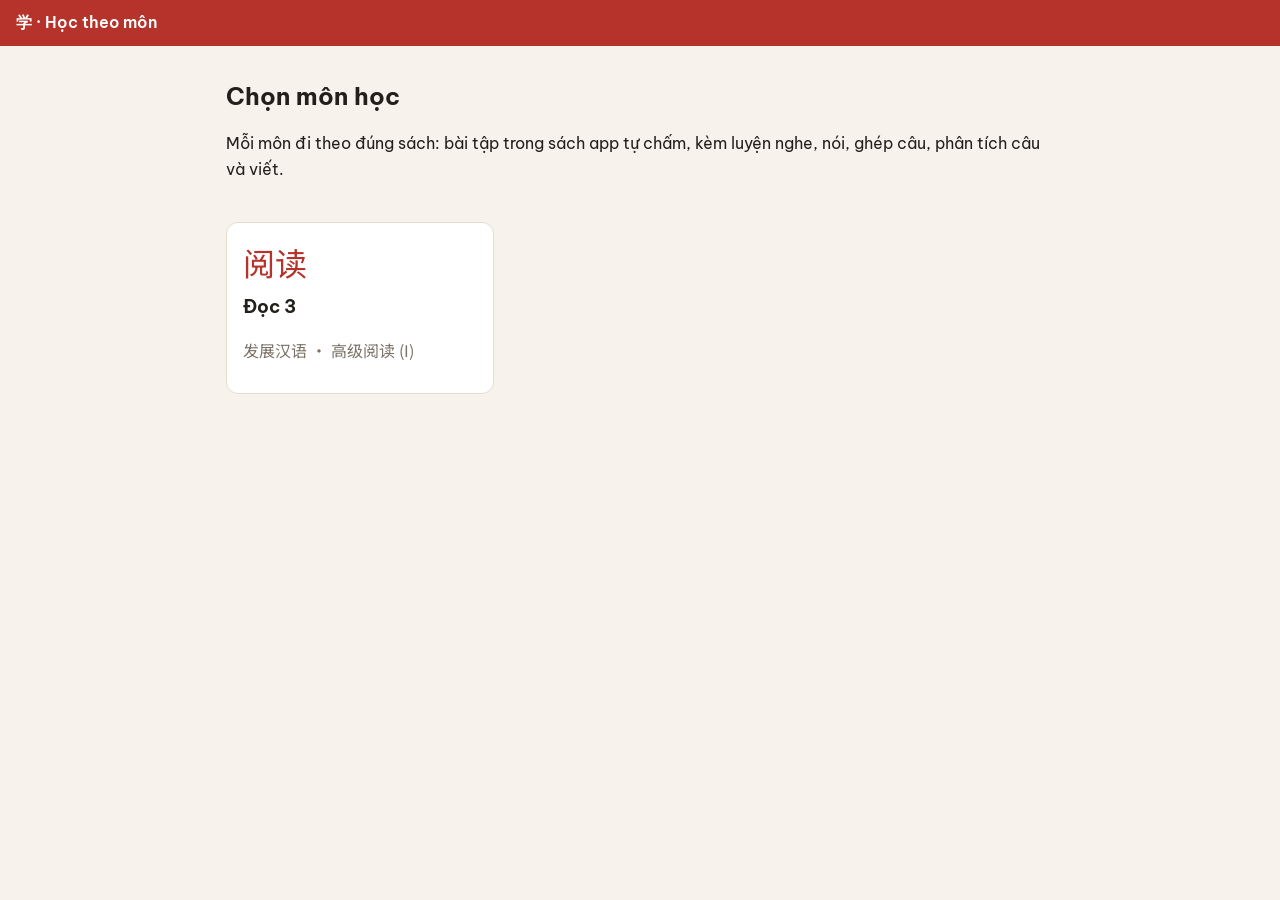
==== hoc/index.html @ 6c7f1300 "Thêm app học theo môn (/hoc/), môn Đọc 3 bài 1–5 Khung dùng chung: bài tập sách tự chấm, thẻ từ lặp " ====
<!doctype html>
<html lang="vi">
<head>
<meta charset="utf-8">
<meta name="viewport" content="width=device-width, initial-scale=1, viewport-fit=cover">
<title>Học tiếng Trung theo môn</title>
<meta name="theme-color" content="#B5332A">
<link rel="manifest" href="manifest.webmanifest">
<link rel="icon" href="icon.svg">
<link rel="stylesheet" href="https://fonts.googleapis.com/css2?family=Noto+Serif+SC:wght@500;700&family=Noto+Sans+SC:wght@400;700&family=Be+Vietnam+Pro:wght@400;600;700&display=swap">
<link rel="stylesheet" href="style.css">
</head>
<body>
<header id="top"><a href="#/" id="home">学 · Học theo môn</a><span id="crumb"></span></header>
<main id="app"></main>
<script src="data/index.js"></script>
<script src="app.js"></script>
</body>
</html>
---- hoc/style.css ----
:root {
  --bg: #F7F3EC; --card: #FFFFFF; --ink: #23201C; --muted: #7A7268; --line: #E4DCCF;
  --red: #B5332A; --red-soft: #F6E3DF; --green: #2E7D4F; --green-soft: #E2F2E8; --gold: #C08A1E; --blank: #FFF4D6;
}
@media (prefers-color-scheme: dark) {
  :root { --bg: #1B1916; --card: #26231F; --ink: #EDE7DD; --muted: #A59C90; --line: #3A352F; --red: #E0655A; --red-soft: #45241F; --green: #6CC08E; --green-soft: #1F3A2A; --blank: #3D3420; }
}
* { box-sizing: border-box; }
body { margin: 0; background: var(--bg); color: var(--ink); font: 16px/1.6 'Be Vietnam Pro', system-ui, sans-serif; }
a { color: var(--red); text-decoration: none; }
.zh { font-family: 'Noto Sans SC', 'PingFang SC', 'Microsoft YaHei', sans-serif; }
.reading { font-family: 'Noto Serif SC', 'Songti SC', serif; font-size: 1.12rem; line-height: 2; }
.reading.small { font-size: 1rem; line-height: 1.9; }
header { position: sticky; top: 0; z-index: 5; background: var(--red); color: #fff; padding: 10px 16px; font-weight: 600; }
header a { color: #fff; }
#crumb a { color: #fff; text-decoration: underline; }
main { max-width: 860px; margin: 0 auto; padding: 16px; }
h1 { font-size: 1.5rem; margin: .3em 0; } h2 { font-size: 1.15rem; margin: .2em 0; } h3 { font-size: 1.05rem; margin: 0 0 .6em; }
.muted { color: var(--muted); }
.hero { padding: 8px 0 12px; }
.card { background: var(--card); border: 1px solid var(--line); border-radius: 12px; padding: 14px 16px; margin: 12px 0; }
.grid { display: grid; grid-template-columns: repeat(auto-fill, minmax(200px, 1fr)); gap: 12px; }
.subj { color: var(--ink); display: block; }
.subj .big { font-size: 2rem; color: var(--red); }
.btn { display: inline-block; border: 0; border-radius: 9px; background: var(--red); color: #fff; padding: 9px 14px; font: inherit; font-weight: 600; cursor: pointer; margin: 3px 4px 3px 0; }
.btn.ghost { background: transparent; color: var(--red); border: 1px solid var(--red); }
.btn.on { background: var(--red); color: #fff; }
.btn.sm { padding: 5px 10px; font-size: .9rem; }
.btn.block { display: block; width: 100%; text-align: left; font-size: 1.15rem; margin: 6px 0; }
.btn.right { background: var(--green); border-color: var(--green); color: #fff; }
.btn.wrong { background: var(--red); color: #fff; }
.bar { display: flex; flex-wrap: wrap; align-items: center; gap: 6px; margin: 8px 0; }
.bar.sticky { position: sticky; bottom: 0; background: var(--bg); padding: 8px 0; border-top: 1px solid var(--line); }
.lesson summary { cursor: pointer; font-size: 1.05rem; }
.texts { margin-top: 8px; }
.trow { display: flex; align-items: center; gap: 10px; padding: 9px 4px; border-top: 1px solid var(--line); color: var(--ink); }
.trow.sub { color: var(--red); font-size: .95rem; }
.trow .tt { flex: 1; }
.tag { font-family: 'Noto Sans SC', sans-serif; font-size: .78rem; background: var(--red-soft); color: var(--red); border-radius: 6px; padding: 1px 7px; white-space: nowrap; }
.score { font-size: .85rem; color: var(--muted); min-width: 40px; text-align: right; }
.score.good { color: var(--green); font-weight: 700; }
.thead { display: flex; flex-wrap: wrap; align-items: baseline; gap: 10px; }
.tabs { display: flex; gap: 4px; overflow-x: auto; border-bottom: 2px solid var(--line); margin: 8px 0 4px; scrollbar-width: none; }
.tabs a { white-space: nowrap; padding: 8px 10px; color: var(--muted); border-bottom: 3px solid transparent; margin-bottom: -2px; font-size: .95rem; }
.tabs a.on { color: var(--red); border-color: var(--red); font-weight: 700; }
.tip { background: var(--blank); border-radius: 9px; padding: 8px 12px; font-size: .93rem; }
.pn { color: var(--muted); font-size: .8rem; margin-right: 4px; font-family: 'Be Vietnam Pro', sans-serif; }
.src { text-align: right; color: var(--muted); font-size: .9rem; }
.nw { border-bottom: 2px dotted var(--gold); cursor: pointer; }
.gloss { display: inline-block; background: var(--ink); color: var(--bg); font-size: .85rem; line-height: 1.4; border-radius: 6px; padding: 2px 8px; margin: 0 4px; font-family: 'Be Vietnam Pro', sans-serif; }
.blank { display: inline-block; min-width: 3em; text-align: center; background: var(--blank); border-bottom: 2px solid var(--gold); font-size: .85rem; margin: 0 2px; }
.notes { display: grid; grid-template-columns: auto 1fr; gap: 4px 12px; margin: 8px 0 0; }
.notes dt { font-weight: 700; } .notes dd { margin: 0; color: var(--muted); }
.clock { font-variant-numeric: tabular-nums; font-weight: 700; min-width: 3em; }
.ex h3 { font-weight: 700; }
.q { padding: 8px 10px; margin: 6px -10px; border-radius: 9px; border-left: 4px solid transparent; }
.q.row { display: flex; align-items: center; gap: 6px; }
.q p { margin: .2em 0; }
.right { border-left-color: var(--green) !important; background: var(--green-soft); }
.wrong { border-left-color: var(--red) !important; background: var(--red-soft); }
select.right, select.wrong { border: 2px solid; } select.right { border-color: var(--green); } select.wrong { border-color: var(--red); }
.opt { display: block; padding: 4px 6px; border-radius: 6px; cursor: pointer; }
.opt.key { outline: 2px solid var(--green); }
.optlist { margin: 0 0 8px; padding-left: 1.6em; }
select, input, textarea { font: inherit; color: var(--ink); background: var(--card); border: 1px solid var(--line); border-radius: 8px; padding: 6px 8px; }
textarea { width: 100%; resize: vertical; }
input.short { width: 6em; margin: 0 4px; }
.bsel { font-size: .95rem; padding: 2px 4px; margin: 0 2px; max-width: 12em; }
.ref { background: var(--blank); border-radius: 8px; padding: 6px 10px; }
.key-show { color: var(--green); font-weight: 700; }
.result { font-weight: 700; margin: 0 6px; }
.pool, .line { display: flex; flex-wrap: wrap; gap: 6px; min-height: 40px; padding: 6px; border-radius: 8px; }
.line { border: 1px dashed var(--line); margin-bottom: 6px; }
.stack .pool, .stack .line { flex-direction: column; align-items: stretch; }
.chip { font: inherit; background: var(--card); color: var(--ink); border: 1px solid var(--line); border-radius: 8px; padding: 5px 9px; cursor: pointer; text-align: left; }
.chip.on { background: var(--red-soft); border-color: var(--red); }
.chips { display: flex; flex-wrap: wrap; gap: 6px; }
.fc { text-align: center; }
.fc .huge { font-size: 2.6rem; margin: .2em 0; }
.fc .big, p.big { font-size: 1.25rem; }
.fc .bar { justify-content: center; }
.wrongb { color: var(--red); }
mark { background: var(--red-soft); color: var(--red); font-weight: 700; }
.say p.zh { font-size: 1.1rem; margin: 0; }
.an b { color: var(--red); }
.pager { display: flex; justify-content: space-between; gap: 8px; margin: 20px 0; }
.pager .btn { font-family: 'Noto Sans SC', sans-serif; max-width: 48%; overflow: hidden; text-overflow: ellipsis; white-space: nowrap; }
@media (max-width: 520px) { main { padding: 12px; } h1 { font-size: 1.3rem; } }
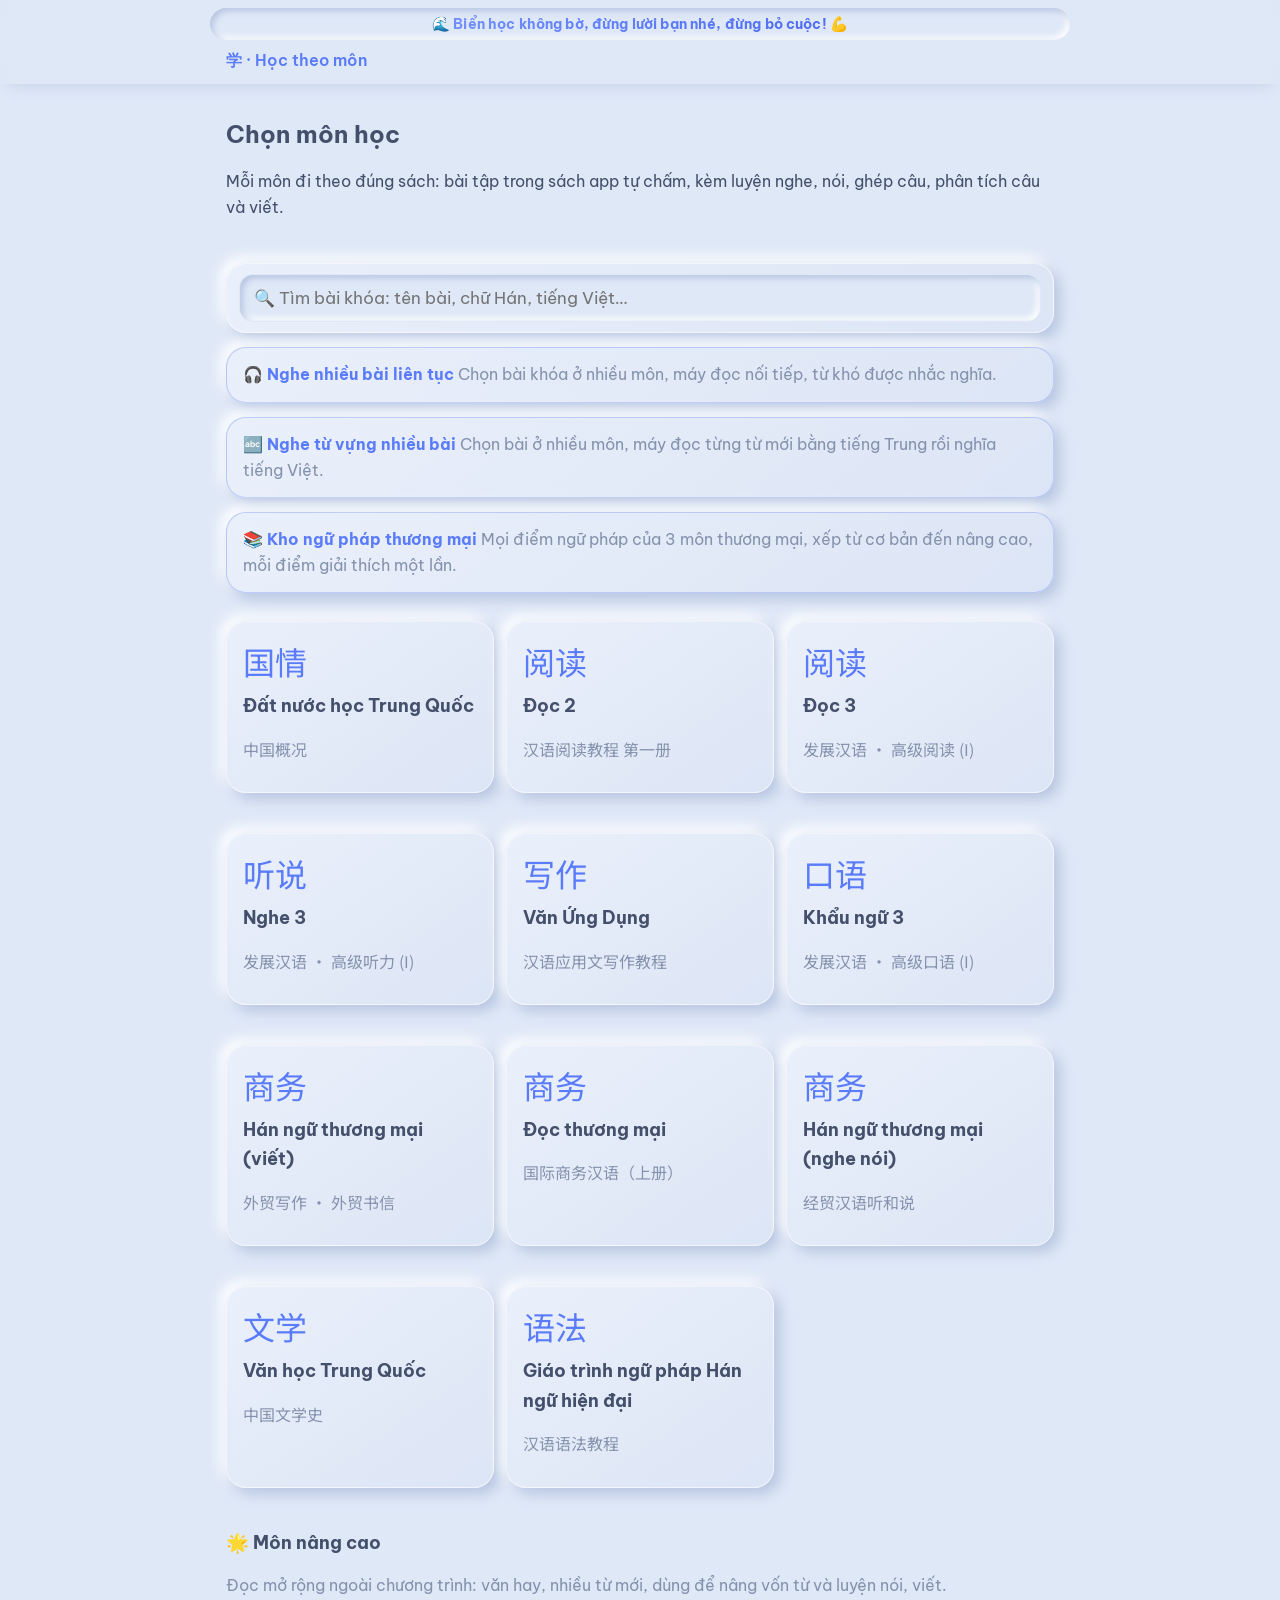
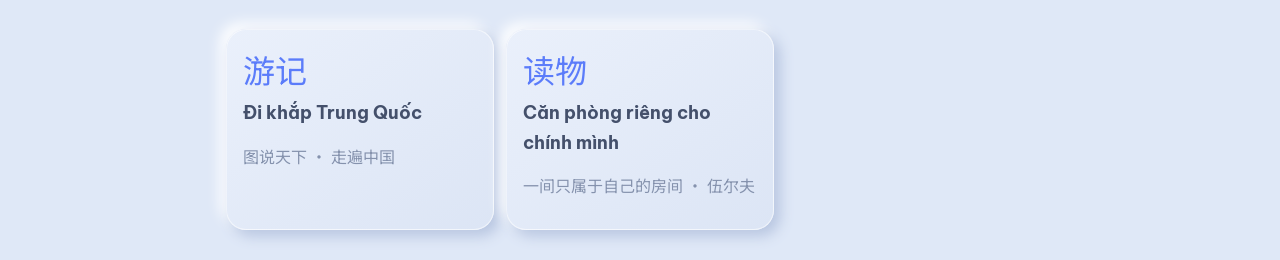
==== commit 1e2b0eaf: "Giao diện neumorphism xanh nhạt và tiêu ngữ cố định trên đầu mọi trang Co-Authored-By: Claude Opus 5" ====
--- a/hoc/index.html
+++ b/hoc/index.html
@@ -4,14 +4,15 @@
 <meta charset="utf-8">
 <meta name="viewport" content="width=device-width, initial-scale=1, viewport-fit=cover">
 <title>Học tiếng Trung theo môn</title>
-<meta name="theme-color" content="#B5332A">
+<meta name="theme-color" content="#DFE8F7">
 <link rel="manifest" href="manifest.webmanifest">
 <link rel="icon" href="icon.svg">
 <link rel="stylesheet" href="https://fonts.googleapis.com/css2?family=Noto+Serif+SC:wght@500;700&family=Noto+Sans+SC:wght@400;700&family=Be+Vietnam+Pro:wght@400;600;700&display=swap">
 <link rel="stylesheet" href="style.css">
 </head>
 <body>
-<header id="top"><a href="#/" id="home">学 · Học theo môn</a><span id="crumb"></span></header>
+<header id="top"><div class="motto">🌊 <b>Biển học không bờ, đừng lười bạn nhé, đừng bỏ cuộc!</b> 💪</div><div class="hbar"><a href="#/" id="home">学 · Học theo môn</a><span id="crumb"></span></div></header>
+<script>(function(){var t=document.getElementById('top');function f(){document.documentElement.style.setProperty('--hdr',t.offsetHeight+'px');}f();addEventListener('resize',f);addEventListener('load',f);if(window.ResizeObserver)new ResizeObserver(f).observe(t);})();</script>
 <main id="app"></main>
 <script src="data/index.js"></script>
 <script src="app.js"></script>
--- a/hoc/style.css
+++ b/hoc/style.css
@@ -1,49 +1,63 @@
 :root {
-  --bg: #F7F3EC; --card: #FFFFFF; --ink: #23201C; --muted: #7A7268; --line: #E4DCCF;
-  --red: #B5332A; --red-soft: #F6E3DF; --green: #2E7D4F; --green-soft: #E2F2E8; --gold: #C08A1E; --blank: #FFF4D6;
-}
-@media (prefers-color-scheme: dark) {
-  :root { --bg: #1B1916; --card: #26231F; --ink: #EDE7DD; --muted: #A59C90; --line: #3A352F; --red: #E0655A; --red-soft: #45241F; --green: #6CC08E; --green-soft: #1F3A2A; --blank: #3D3420; }
+  /* giao diện neumorphism xanh nhạt: nền xanh lam nhạt, thẻ nổi mềm, chữ xám xanh, điểm nhấn xanh tím */
+  --bg: #DFE8F7; --card: #E7EEFA; --ink: #44506B; --muted: #8592AD; --line: #CBD7EC;
+  --red: #5B7CFA; --red-soft: #DEE5FE; --green: #2F9E74; --green-soft: #D8F0E6; --gold: #C08A1E; --blank: #F7F0DA;
+  --err: #E25D6A; --err-soft: #FBE2E5;
+  --sh-d: #B7C5E0; --sh-l: #FFFFFF;
+  --raise: 6px 6px 14px var(--sh-d), -6px -6px 14px var(--sh-l);
+  --raise-sm: 3px 3px 7px var(--sh-d), -3px -3px 7px var(--sh-l);
+  --press: inset 3px 3px 6px var(--sh-d), inset -3px -3px 6px var(--sh-l);
+  --accent-grad: linear-gradient(145deg, #7290FF, #4E6CF2);
+  --hdr: 84px;
 }
 * { box-sizing: border-box; }
-body { margin: 0; background: var(--bg); color: var(--ink); font: 16px/1.6 'Be Vietnam Pro', system-ui, sans-serif; }
+body { margin: 0; background: var(--bg); background-attachment: fixed; color: var(--ink); font: 16px/1.6 'Be Vietnam Pro', system-ui, sans-serif; }
 a { color: var(--red); text-decoration: none; }
 .zh { font-family: 'Noto Sans SC', 'PingFang SC', 'Microsoft YaHei', sans-serif; }
 .reading { font-family: 'Noto Serif SC', 'Songti SC', serif; font-size: 1.12rem; line-height: 2; }
 .reading.small { font-size: 1rem; line-height: 1.9; }
-header { position: sticky; top: 0; z-index: 5; background: var(--red); color: #fff; padding: 10px 16px; font-weight: 600; }
-header a { color: #fff; }
-#crumb a { color: #fff; text-decoration: underline; }
+header { position: sticky; top: 0; z-index: 5; background: color-mix(in srgb, var(--bg) 92%, transparent); -webkit-backdrop-filter: blur(8px); backdrop-filter: blur(8px); color: var(--ink); padding: 8px 16px 10px; font-weight: 600; box-shadow: 0 6px 16px -8px var(--sh-d); }
+header a { color: var(--ink); }
+#home { color: var(--red); }
+#crumb a { color: var(--red); text-decoration: none; }
+.motto { display: block; text-align: center; margin: 0 auto 8px; max-width: 860px; padding: 6px 14px; border-radius: 999px; background: var(--bg); box-shadow: var(--press); color: var(--red); font-size: .9rem; font-weight: 700; letter-spacing: .01em; line-height: 1.4; }
+.motto b { font-weight: 700; background: var(--accent-grad); -webkit-background-clip: text; background-clip: text; color: transparent; }
+.hbar { max-width: 860px; margin: 0 auto; padding: 0 16px; }
 main { max-width: 860px; margin: 0 auto; padding: 16px; }
 h1 { font-size: 1.5rem; margin: .3em 0; } h2 { font-size: 1.15rem; margin: .2em 0; } h3 { font-size: 1.05rem; margin: 0 0 .6em; }
 .muted { color: var(--muted); }
 .hero { padding: 8px 0 12px; }
-.card { background: var(--card); border: 1px solid var(--line); border-radius: 12px; padding: 14px 16px; margin: 12px 0; }
+.card { background: linear-gradient(145deg, #EAF0FB, #DCE5F5); border: 1px solid rgba(255,255,255,.55); border-radius: 20px; padding: 14px 16px; margin: 14px 0; box-shadow: var(--raise); }
 .grid { display: grid; grid-template-columns: repeat(auto-fill, minmax(200px, 1fr)); gap: 12px; }
 .subj { color: var(--ink); display: block; }
 .subj .big { font-size: 2rem; color: var(--red); }
-.btn { display: inline-block; border: 0; border-radius: 9px; background: var(--red); color: #fff; padding: 9px 14px; font: inherit; font-weight: 600; cursor: pointer; margin: 3px 4px 3px 0; }
-.btn.ghost { background: transparent; color: var(--red); border: 1px solid var(--red); }
-.btn.on { background: var(--red); color: #fff; }
+.btn { display: inline-block; border: 0; border-radius: 14px; background: var(--accent-grad); color: #fff; padding: 9px 15px; font: inherit; font-weight: 600; cursor: pointer; margin: 4px 6px 4px 0; box-shadow: 4px 4px 10px rgba(91,124,250,.35), -4px -4px 10px var(--sh-l); transition: box-shadow .15s, transform .1s; }
+.btn:hover { box-shadow: 5px 5px 14px rgba(91,124,250,.45), -5px -5px 12px var(--sh-l); }
+.btn:active { transform: translateY(1px); box-shadow: inset 3px 3px 7px rgba(30,50,150,.35), inset -2px -2px 6px rgba(255,255,255,.25); }
+.btn.ghost { background: var(--bg); color: var(--red); border: 0; box-shadow: var(--raise-sm); }
+.btn.ghost:hover { box-shadow: 4px 4px 10px var(--sh-d), -4px -4px 10px var(--sh-l); }
+.btn.ghost:active { box-shadow: var(--press); }
+.btn.on { background: var(--accent-grad); color: #fff; box-shadow: 4px 4px 10px rgba(91,124,250,.35), -4px -4px 10px var(--sh-l); }
 .btn.sm { padding: 5px 10px; font-size: .9rem; }
-.btn.block { display: block; width: 100%; text-align: left; font-size: 1.15rem; margin: 6px 0; }
+.btn.block { display: block; width: 100%; text-align: left; font-size: 1.15rem; margin: 8px 0; }
 .btn.right { background: var(--green); border-color: var(--green); color: #fff; }
-.btn.wrong { background: var(--red); color: #fff; }
+.btn.wrong { background: var(--err); color: #fff; }
 .bar { display: flex; flex-wrap: wrap; align-items: center; gap: 6px; margin: 8px 0; }
-.bar.sticky { position: sticky; bottom: 0; background: var(--bg); padding: 8px 0; border-top: 1px solid var(--line); }
+.bar.sticky { position: sticky; bottom: 0; background: color-mix(in srgb, var(--bg) 94%, transparent); padding: 8px 0; border-top: 1px solid rgba(255,255,255,.6); box-shadow: 0 -6px 14px -8px var(--sh-d); }
 .lesson summary { cursor: pointer; font-size: 1.05rem; }
 .texts { margin-top: 8px; }
-.trow { display: flex; align-items: center; gap: 10px; padding: 9px 4px; border-top: 1px solid var(--line); color: var(--ink); }
+.trow { display: flex; align-items: center; gap: 10px; padding: 9px 8px; border-top: 1px solid var(--line); color: var(--ink); border-radius: 12px; transition: background .15s, box-shadow .15s; }
+.trow:hover { background: var(--red-soft); border-top-color: transparent; box-shadow: var(--raise-sm); }
 .trow.sub { color: var(--red); font-size: .95rem; }
 .trow .tt { flex: 1; }
-.tag { font-family: 'Noto Sans SC', sans-serif; font-size: .78rem; background: var(--red-soft); color: var(--red); border-radius: 6px; padding: 1px 7px; white-space: nowrap; }
+.tag { font-family: 'Noto Sans SC', sans-serif; font-size: .78rem; background: var(--red-soft); color: var(--red); border-radius: 999px; padding: 1px 9px; white-space: nowrap; }
 .score { font-size: .85rem; color: var(--muted); min-width: 40px; text-align: right; }
 .score.good { color: var(--green); font-weight: 700; }
 .thead { display: flex; flex-wrap: wrap; align-items: baseline; gap: 10px; }
-.tabs { display: flex; gap: 4px; overflow-x: auto; border-bottom: 2px solid var(--line); margin: 8px 0 4px; scrollbar-width: none; }
-.tabs a { white-space: nowrap; padding: 8px 10px; color: var(--muted); border-bottom: 3px solid transparent; margin-bottom: -2px; font-size: .95rem; }
-.tabs a.on { color: var(--red); border-color: var(--red); font-weight: 700; }
-.tip { background: var(--blank); border-radius: 9px; padding: 8px 12px; font-size: .93rem; }
+.tabs { display: flex; gap: 6px; overflow-x: auto; margin: 10px 0 6px; padding: 6px; border-radius: 16px; background: var(--bg); box-shadow: var(--press); scrollbar-width: none; }
+.tabs a { white-space: nowrap; padding: 7px 12px; color: var(--muted); border-radius: 12px; font-size: .95rem; }
+.tabs a.on { color: #fff; background: var(--accent-grad); font-weight: 700; box-shadow: 3px 3px 8px rgba(91,124,250,.35); }
+.tip { background: var(--blank); border-radius: 12px; padding: 8px 12px; font-size: .93rem; }
 .pn { color: var(--muted); font-size: .8rem; margin-right: 4px; font-family: 'Be Vietnam Pro', sans-serif; }
 .src { text-align: right; color: var(--muted); font-size: .9rem; }
 .nw { border-bottom: 2px dotted var(--gold); cursor: pointer; }
@@ -53,16 +67,18 @@
 .notes dt { font-weight: 700; } .notes dd { margin: 0; color: var(--muted); }
 .clock { font-variant-numeric: tabular-nums; font-weight: 700; min-width: 3em; }
 .ex h3 { font-weight: 700; }
-.q { padding: 8px 10px; margin: 6px -10px; border-radius: 9px; border-left: 4px solid transparent; }
+.q { padding: 8px 10px; margin: 6px -10px; border-radius: 12px; border-left: 4px solid transparent; }
 .q.row { display: flex; align-items: center; gap: 6px; }
 .q p { margin: .2em 0; }
 .right { border-left-color: var(--green) !important; background: var(--green-soft); }
-.wrong { border-left-color: var(--red) !important; background: var(--red-soft); }
-select.right, select.wrong { border: 2px solid; } select.right { border-color: var(--green); } select.wrong { border-color: var(--red); }
+.wrong { border-left-color: var(--err) !important; background: var(--err-soft); }
+select.right, select.wrong { border: 2px solid; } select.right { border-color: var(--green); } select.wrong { border-color: var(--err); }
 .opt { display: block; padding: 4px 6px; border-radius: 6px; cursor: pointer; }
 .opt.key { outline: 2px solid var(--green); }
 .optlist { margin: 0 0 8px; padding-left: 1.6em; }
-select, input, textarea { font: inherit; color: var(--ink); background: var(--card); border: 1px solid var(--line); border-radius: 8px; padding: 6px 8px; }
+select, input, textarea { font: inherit; color: var(--ink); background: var(--bg); border: 1px solid transparent; border-radius: 12px; padding: 7px 10px; box-shadow: var(--press); }
+select:focus, input:focus, textarea:focus { outline: none; border-color: var(--red); }
+input[type=checkbox], input[type=radio], input[type=range] { box-shadow: none; accent-color: var(--red); }
 textarea { width: 100%; resize: vertical; }
 input.short { width: 6em; margin: 0 4px; }
 .bsel { font-size: .95rem; padding: 2px 4px; margin: 0 2px; max-width: 12em; }
@@ -70,19 +86,121 @@
 .key-show { color: var(--green); font-weight: 700; }
 .result { font-weight: 700; margin: 0 6px; }
 .pool, .line { display: flex; flex-wrap: wrap; gap: 6px; min-height: 40px; padding: 6px; border-radius: 8px; }
-.line { border: 1px dashed var(--line); margin-bottom: 6px; }
+.line { border: 1px dashed var(--line); margin-bottom: 6px; box-shadow: var(--press); border-radius: 12px; }
 .stack .pool, .stack .line { flex-direction: column; align-items: stretch; }
-.chip { font: inherit; background: var(--card); color: var(--ink); border: 1px solid var(--line); border-radius: 8px; padding: 5px 9px; cursor: pointer; text-align: left; }
-.chip.on { background: var(--red-soft); border-color: var(--red); }
+.chip { font: inherit; background: var(--bg); color: var(--ink); border: 1px solid transparent; border-radius: 12px; padding: 5px 10px; cursor: pointer; text-align: left; box-shadow: var(--raise-sm); }
+.chip.on { background: var(--red-soft); border-color: var(--red); color: var(--red); }
 .chips { display: flex; flex-wrap: wrap; gap: 6px; }
 .fc { text-align: center; }
 .fc .huge { font-size: 2.6rem; margin: .2em 0; }
 .fc .big, p.big { font-size: 1.25rem; }
 .fc .bar { justify-content: center; }
-.wrongb { color: var(--red); }
+.wrongb { color: var(--err); }
 mark { background: var(--red-soft); color: var(--red); font-weight: 700; }
 .say p.zh { font-size: 1.1rem; margin: 0; }
 .an b { color: var(--red); }
 .pager { display: flex; justify-content: space-between; gap: 8px; margin: 20px 0; }
 .pager .btn { font-family: 'Noto Sans SC', sans-serif; max-width: 48%; overflow: hidden; text-overflow: ellipsis; white-space: nowrap; }
 @media (max-width: 520px) { main { padding: 12px; } h1 { font-size: 1.3rem; } }
+.ref { white-space: pre-line; }
+.reading.pre p { white-space: pre-line; }
+.reading.fmt { border: 1px solid var(--line, #ddd); border-radius: 14px; padding: 12px 16px; }
+.reading.fmt p { text-indent: 2em; margin: .2em 0; }
+.reading.fmt p.c { text-align: center; text-indent: 0; font-weight: 600; }
+.reading.fmt p.r { text-align: right; text-indent: 0; }
+.reading.fmt p.l { text-indent: 0; }
+.rate-sel { font: inherit; font-size: .9em; padding: 6px 8px; border: 1px solid transparent; border-radius: 12px; background: var(--bg); color: var(--ink); box-shadow: var(--raise-sm); }
+h2.sec { margin: 1.4em 0 .2em; }
+.gram h3{margin:1.2em 0 .4em;font-size:1.05em;color:var(--red)}
+.gram p{line-height:1.75}
+.vi-lec summary { cursor: pointer; font-weight: 700; color: var(--red); }
+.vi-lec h4 { margin: 14px 0 4px; font-size: 1rem; color: var(--red); }
+.vi-lec p { margin: 4px 0; }
+/* sách đọc: câu khó */
+.hs { background: color-mix(in srgb, var(--gold) 16%, transparent); border-radius: 4px; cursor: pointer; padding: 1px 0; }
+.hs sup { color: var(--red); font-size: .7em; margin-right: 1px; }
+.hs-box { border-left: 3px solid var(--gold); background: var(--blank); border-radius: 0 8px 8px 0; padding: 6px 12px; margin: 8px 0; font-family: 'Be Vietnam Pro', sans-serif; font-size: .95rem; text-indent: 0; }
+.hs-box p { margin: 3px 0; }
+.hs-box .zh { font-family: inherit; }
+/* sách đọc: từ vựng ngay cạnh bài */
+main.wide { max-width: 1180px; }
+.rd-wrap { display: grid; grid-template-columns: minmax(0, 1fr) 300px; gap: 18px; align-items: start; }
+.rd-side { position: sticky; top: calc(var(--hdr) + 10px); max-height: calc(100vh - var(--hdr) - 26px); overflow-y: auto; background: var(--card); border: 1px solid rgba(255,255,255,.55); box-shadow: var(--raise); border-radius: 20px; padding: 10px 14px; }
+.rd-side h3 { margin: 0 0 6px; font-size: 1rem; color: var(--red); }
+.rd-side .notes { grid-template-columns: auto 1fr; font-size: .92rem; }
+.rd-side .on { background: var(--blank); border-radius: 4px; }
+.rd-fab, .rd-close { display: none; }
+@media (max-width: 900px) {
+  .rd-wrap { display: block; }
+  .rd-side { position: fixed; left: 0; right: 0; bottom: 0; top: auto; max-height: 55vh; border-radius: 14px 14px 0 0; z-index: 20; transform: translateY(105%); transition: transform .2s; box-shadow: 0 -4px 18px rgba(0,0,0,.18); }
+  body.rd-open .rd-side { transform: none; }
+  .rd-fab { display: block; position: fixed; right: 16px; bottom: 18px; z-index: 19; border-radius: 50%; width: 52px; height: 52px; font-size: 1.4rem; padding: 0; box-shadow: 0 3px 10px rgba(0,0,0,.25); }
+  .rd-close { display: inline-block; position: absolute; top: 8px; right: 10px; }
+}
+/* nghe nhiều bài liên tục */
+.pl-cta { display: block; color: var(--ink); border-color: color-mix(in srgb, var(--red) 30%, transparent); }
+.pl-cta b { color: var(--red); }
+.pl-subj summary { cursor: pointer; }
+.pl-subj summary input, .pl-row input { width: 18px; height: 18px; vertical-align: middle; accent-color: var(--red); }
+.pl-row { cursor: pointer; }
+.pl-kind { font-size: .8rem; white-space: nowrap; }
+.pl-opt { display: inline-flex; align-items: center; gap: 4px; margin-right: 12px; font-size: .95rem; }
+.pl-head h1 { margin-top: 0; }
+.pl-hint { position: sticky; top: var(--hdr); z-index: 4; border-left: 4px solid var(--gold); min-height: 64px; max-height: 34vh; overflow-y: auto; }
+.pl-hint h3 { font-size: .95rem; color: var(--gold); margin: 0 0 4px; }
+.pl-hint .notes dt { font-size: 1.15rem; }
+.pl-hint .notes dd { color: var(--ink); }
+.pl-py { color: var(--red); font-weight: 600; }
+.pl-art .pl-s { cursor: pointer; border-radius: 4px; }
+.pl-art .pl-s.on { background: var(--blank); box-shadow: 0 0 0 2px var(--blank); }
+.pl-art .nw.hot { background: color-mix(in srgb, var(--gold) 35%, transparent); border-bottom-style: solid; }
+.pl-queue li.on { font-weight: 700; }
+.pl-queue a { color: var(--ink); }
+.pl-ctl .btn { margin: 0; }
+/* nghe từ vựng */
+.tw-card { text-align: center; position: sticky; top: var(--hdr); z-index: 4; border-left: 4px solid var(--gold); }
+.tw-w { font-size: 2.6rem; margin: 0; line-height: 1.3; }
+.tw-py { font-size: 1.15rem; margin: 0; }
+.tw-vi { font-size: 1.15rem; margin: 4px 0; font-weight: 600; }
+.tw-ex { font-size: 1.05rem; margin: 6px 0 0; color: var(--muted); }
+.tw-ex b { color: var(--red); }
+.tw-src { font-size: .82rem; margin: 6px 0 0; }
+.tw-hide { visibility: hidden; }
+.tw-list { padding-left: 1.4em; margin: 6px 0 0; }
+.tw-list li { padding: 3px 0; }
+.tw-grp { list-style: none; margin: 10px 0 2px -1.4em; font-weight: 700; color: var(--red); }
+.tw-row { cursor: pointer; }
+.tw-row.on { background: var(--blank); border-radius: 6px; }
+.tw-row.tw-known { text-decoration: line-through; color: var(--muted); }
+/* tìm bài */
+.sx { padding: 10px 12px; }
+.sx-in { width: 100%; font-size: 1.05rem; padding: 10px 14px; border-radius: 14px; }
+.sx-out:not(:empty) { margin-top: 6px; max-height: 60vh; overflow-y: auto; }
+.sx-n { font-size: .85rem; margin: 8px 0 2px; }
+.sx-row { align-items: flex-start; }
+.sx-row .tt { display: flex; flex-wrap: wrap; gap: 0 4px; align-items: baseline; }
+.sx-snip { flex-basis: 100%; font-size: .9rem; color: var(--muted); }
+/* ngữ pháp từng bài (thẻ cơ bản → nâng cao) */
+.gp-toc { display: flex; flex-wrap: wrap; gap: 6px; margin: 8px 0; }
+.gp-toc a { font-family: 'Noto Sans SC', sans-serif; font-size: .88rem; border: 1px solid transparent; border-radius: 999px; padding: 2px 10px; background: var(--bg); box-shadow: var(--raise-sm); }
+.gp-h { margin: 18px 0 4px; color: var(--red); }
+.gp > summary { cursor: pointer; line-height: 1.5; }
+.gp-lv { font-size: .75rem; border-radius: 6px; padding: 1px 7px; background: var(--green-soft); color: var(--green); white-space: nowrap; }
+.gp.lv2 .gp-lv { background: var(--blank); color: var(--gold); }
+.gp.lv3 .gp-lv { background: var(--red-soft); color: var(--red); }
+.gp-sec h5 { margin: 12px 0 4px; font-size: .82rem; text-transform: uppercase; letter-spacing: .04em; color: var(--muted); }
+.gp-sec p { margin: 4px 0; }
+.gp-s { white-space: pre-line; background: var(--bg); border-left: 3px solid var(--red); padding: 6px 10px; border-radius: 0 8px 8px 0; }
+.gp-ex .gp-vi { display: block; margin-left: 2.6em; font-size: .9rem; }
+.gp-err { border-top: 1px dashed var(--line); padding-top: 4px; }
+.gp-err .bad { color: var(--err); text-decoration: line-through; text-decoration-thickness: 1px; }
+.gp-err .good { color: var(--green); }
+.gp-ref { background: var(--blank); border-radius: 8px; padding: 6px 10px; }
+.gp-also { font-size: .88rem; }
+.gp.flash { outline: 2px solid var(--gold); }
+/* neumorphism: nút tròn nổi (📒 sách đọc), thanh cuộn */
+.rd-fab { background: var(--accent-grad); }
+@media (max-width: 900px) { .rd-side { box-shadow: 0 -6px 20px var(--sh-d); border-radius: 22px 22px 0 0; } }
+::-webkit-scrollbar { width: 10px; height: 10px; }
+::-webkit-scrollbar-thumb { background: var(--line); border-radius: 999px; border: 2px solid var(--bg); }
+@media (max-width: 520px) { header { padding: 6px 10px 8px; } .hbar { padding: 0 2px; } .motto { font-size: min(.76rem, 3vw); padding: 5px 6px; letter-spacing: 0; } .card { border-radius: 16px; } }
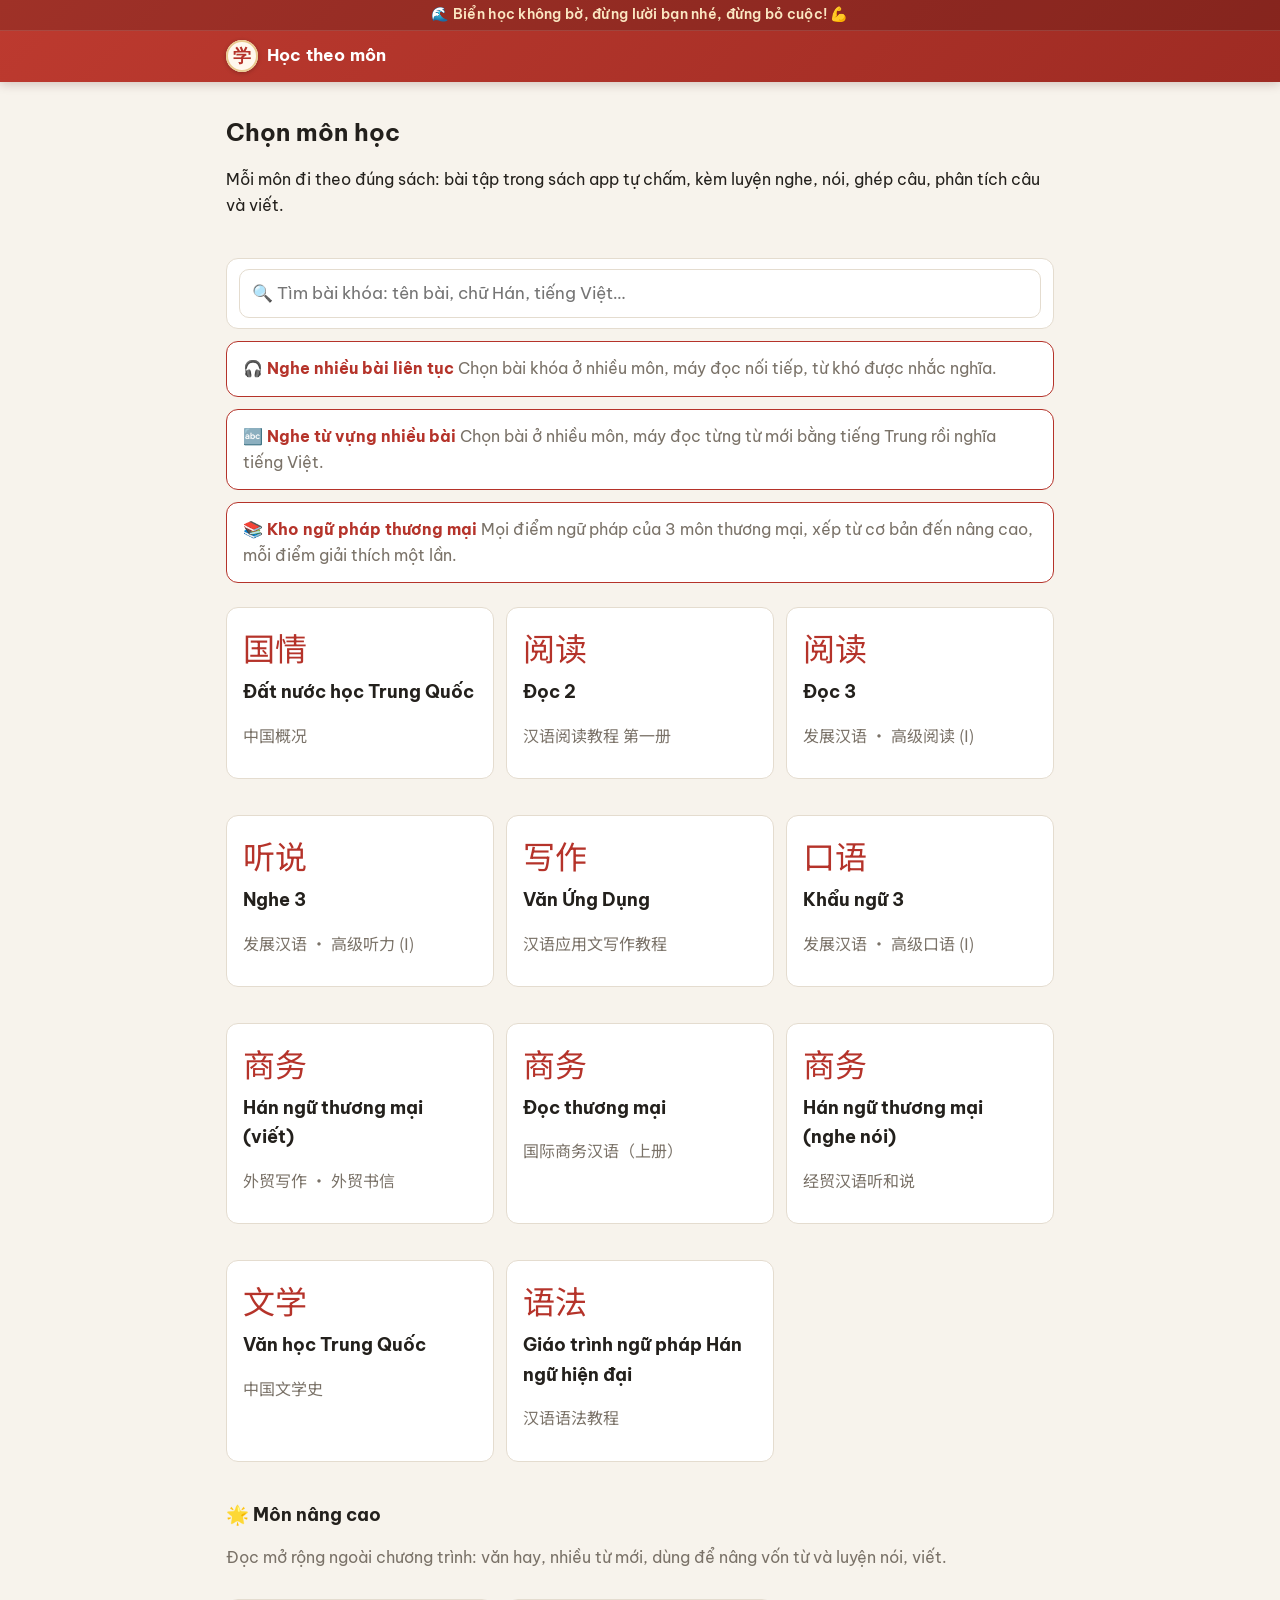
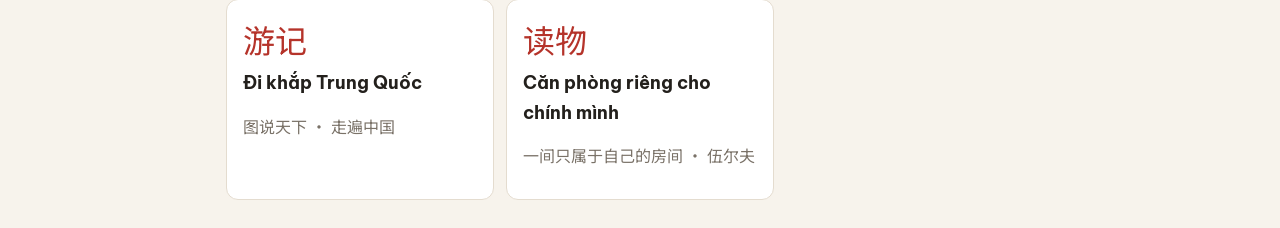
==== commit 3b0cbab0: "Trở lại màu kem đỏ ban đầu, giữ tiêu ngữ, làm đẹp thanh tiêu đề Học theo môn Co-Authored-By: Claude " ====
--- a/hoc/index.html
+++ b/hoc/index.html
@@ -4,14 +4,14 @@
 <meta charset="utf-8">
 <meta name="viewport" content="width=device-width, initial-scale=1, viewport-fit=cover">
 <title>Học tiếng Trung theo môn</title>
-<meta name="theme-color" content="#DFE8F7">
+<meta name="theme-color" content="#B5332A">
 <link rel="manifest" href="manifest.webmanifest">
 <link rel="icon" href="icon.svg">
 <link rel="stylesheet" href="https://fonts.googleapis.com/css2?family=Noto+Serif+SC:wght@500;700&family=Noto+Sans+SC:wght@400;700&family=Be+Vietnam+Pro:wght@400;600;700&display=swap">
 <link rel="stylesheet" href="style.css">
 </head>
 <body>
-<header id="top"><div class="motto">🌊 <b>Biển học không bờ, đừng lười bạn nhé, đừng bỏ cuộc!</b> 💪</div><div class="hbar"><a href="#/" id="home">学 · Học theo môn</a><span id="crumb"></span></div></header>
+<header id="top"><div class="motto">🌊 Biển học không bờ, đừng lười bạn nhé, đừng bỏ cuộc! 💪</div><div class="hbar"><a href="#/" id="home"><span class="logo">学</span><span>Học theo môn</span></a><span id="crumb"></span></div></header>
 <script>(function(){var t=document.getElementById('top');function f(){document.documentElement.style.setProperty('--hdr',t.offsetHeight+'px');}f();addEventListener('resize',f);addEventListener('load',f);if(window.ResizeObserver)new ResizeObserver(f).observe(t);})();</script>
 <main id="app"></main>
 <script src="data/index.js"></script>
--- a/hoc/style.css
+++ b/hoc/style.css
@@ -1,63 +1,56 @@
 :root {
-  /* giao diện neumorphism xanh nhạt: nền xanh lam nhạt, thẻ nổi mềm, chữ xám xanh, điểm nhấn xanh tím */
-  --bg: #DFE8F7; --card: #E7EEFA; --ink: #44506B; --muted: #8592AD; --line: #CBD7EC;
-  --red: #5B7CFA; --red-soft: #DEE5FE; --green: #2F9E74; --green-soft: #D8F0E6; --gold: #C08A1E; --blank: #F7F0DA;
-  --err: #E25D6A; --err-soft: #FBE2E5;
-  --sh-d: #B7C5E0; --sh-l: #FFFFFF;
-  --raise: 6px 6px 14px var(--sh-d), -6px -6px 14px var(--sh-l);
-  --raise-sm: 3px 3px 7px var(--sh-d), -3px -3px 7px var(--sh-l);
-  --press: inset 3px 3px 6px var(--sh-d), inset -3px -3px 6px var(--sh-l);
-  --accent-grad: linear-gradient(145deg, #7290FF, #4E6CF2);
-  --hdr: 84px;
+  --bg: #F7F3EC; --card: #FFFFFF; --ink: #23201C; --muted: #7A7268; --line: #E4DCCF;
+  --red: #B5332A; --red-soft: #F6E3DF; --green: #2E7D4F; --green-soft: #E2F2E8; --gold: #C08A1E; --blank: #FFF4D6;
+  --hdr: 92px;
+}
+@media (prefers-color-scheme: dark) {
+  :root { --bg: #1B1916; --card: #26231F; --ink: #EDE7DD; --muted: #A59C90; --line: #3A352F; --red: #E0655A; --red-soft: #45241F; --green: #6CC08E; --green-soft: #1F3A2A; --blank: #3D3420; }
 }
 * { box-sizing: border-box; }
-body { margin: 0; background: var(--bg); background-attachment: fixed; color: var(--ink); font: 16px/1.6 'Be Vietnam Pro', system-ui, sans-serif; }
+body { margin: 0; background: var(--bg); color: var(--ink); font: 16px/1.6 'Be Vietnam Pro', system-ui, sans-serif; }
 a { color: var(--red); text-decoration: none; }
 .zh { font-family: 'Noto Sans SC', 'PingFang SC', 'Microsoft YaHei', sans-serif; }
 .reading { font-family: 'Noto Serif SC', 'Songti SC', serif; font-size: 1.12rem; line-height: 2; }
 .reading.small { font-size: 1rem; line-height: 1.9; }
-header { position: sticky; top: 0; z-index: 5; background: color-mix(in srgb, var(--bg) 92%, transparent); -webkit-backdrop-filter: blur(8px); backdrop-filter: blur(8px); color: var(--ink); padding: 8px 16px 10px; font-weight: 600; box-shadow: 0 6px 16px -8px var(--sh-d); }
-header a { color: var(--ink); }
-#home { color: var(--red); }
-#crumb a { color: var(--red); text-decoration: none; }
-.motto { display: block; text-align: center; margin: 0 auto 8px; max-width: 860px; padding: 6px 14px; border-radius: 999px; background: var(--bg); box-shadow: var(--press); color: var(--red); font-size: .9rem; font-weight: 700; letter-spacing: .01em; line-height: 1.4; }
-.motto b { font-weight: 700; background: var(--accent-grad); -webkit-background-clip: text; background-clip: text; color: transparent; }
-.hbar { max-width: 860px; margin: 0 auto; padding: 0 16px; }
+header { position: sticky; top: 0; z-index: 5; background: linear-gradient(135deg, #BD3A2F 0%, #9E2B23 100%); color: #fff; font-weight: 600; box-shadow: 0 2px 10px rgba(80, 20, 10, .22); }
+header a { color: #fff; }
+.motto { text-align: center; background: rgba(0, 0, 0, .16); color: #FBE7C2; font-size: .88rem; font-weight: 600; letter-spacing: .02em; line-height: 1.4; padding: 5px 12px; border-bottom: 1px solid rgba(255, 255, 255, .12); }
+.hbar { max-width: 860px; margin: 0 auto; padding: 9px 16px 10px; display: flex; flex-wrap: wrap; align-items: center; gap: 4px 6px; }
+#home { display: inline-flex; align-items: center; gap: 9px; font-size: 1.08rem; font-weight: 700; letter-spacing: .01em; }
+#home .logo { display: inline-grid; place-items: center; width: 32px; height: 32px; border-radius: 50%; background: #FFF8EE; color: #B5332A; font-family: 'Noto Serif SC', serif; font-size: 1.1rem; box-shadow: 0 1px 4px rgba(0, 0, 0, .25), inset 0 0 0 2px #E9C98F; }
+#crumb { font-weight: 500; font-size: .95rem; opacity: .95; }
+#crumb a { color: #fff; text-decoration: none; border-bottom: 1px solid rgba(255, 255, 255, .5); }
+#crumb a:hover { border-bottom-color: #fff; }
 main { max-width: 860px; margin: 0 auto; padding: 16px; }
 h1 { font-size: 1.5rem; margin: .3em 0; } h2 { font-size: 1.15rem; margin: .2em 0; } h3 { font-size: 1.05rem; margin: 0 0 .6em; }
 .muted { color: var(--muted); }
 .hero { padding: 8px 0 12px; }
-.card { background: linear-gradient(145deg, #EAF0FB, #DCE5F5); border: 1px solid rgba(255,255,255,.55); border-radius: 20px; padding: 14px 16px; margin: 14px 0; box-shadow: var(--raise); }
+.card { background: var(--card); border: 1px solid var(--line); border-radius: 12px; padding: 14px 16px; margin: 12px 0; }
 .grid { display: grid; grid-template-columns: repeat(auto-fill, minmax(200px, 1fr)); gap: 12px; }
 .subj { color: var(--ink); display: block; }
 .subj .big { font-size: 2rem; color: var(--red); }
-.btn { display: inline-block; border: 0; border-radius: 14px; background: var(--accent-grad); color: #fff; padding: 9px 15px; font: inherit; font-weight: 600; cursor: pointer; margin: 4px 6px 4px 0; box-shadow: 4px 4px 10px rgba(91,124,250,.35), -4px -4px 10px var(--sh-l); transition: box-shadow .15s, transform .1s; }
-.btn:hover { box-shadow: 5px 5px 14px rgba(91,124,250,.45), -5px -5px 12px var(--sh-l); }
-.btn:active { transform: translateY(1px); box-shadow: inset 3px 3px 7px rgba(30,50,150,.35), inset -2px -2px 6px rgba(255,255,255,.25); }
-.btn.ghost { background: var(--bg); color: var(--red); border: 0; box-shadow: var(--raise-sm); }
-.btn.ghost:hover { box-shadow: 4px 4px 10px var(--sh-d), -4px -4px 10px var(--sh-l); }
-.btn.ghost:active { box-shadow: var(--press); }
-.btn.on { background: var(--accent-grad); color: #fff; box-shadow: 4px 4px 10px rgba(91,124,250,.35), -4px -4px 10px var(--sh-l); }
+.btn { display: inline-block; border: 0; border-radius: 9px; background: var(--red); color: #fff; padding: 9px 14px; font: inherit; font-weight: 600; cursor: pointer; margin: 3px 4px 3px 0; }
+.btn.ghost { background: transparent; color: var(--red); border: 1px solid var(--red); }
+.btn.on { background: var(--red); color: #fff; }
 .btn.sm { padding: 5px 10px; font-size: .9rem; }
-.btn.block { display: block; width: 100%; text-align: left; font-size: 1.15rem; margin: 8px 0; }
+.btn.block { display: block; width: 100%; text-align: left; font-size: 1.15rem; margin: 6px 0; }
 .btn.right { background: var(--green); border-color: var(--green); color: #fff; }
-.btn.wrong { background: var(--err); color: #fff; }
+.btn.wrong { background: var(--red); color: #fff; }
 .bar { display: flex; flex-wrap: wrap; align-items: center; gap: 6px; margin: 8px 0; }
-.bar.sticky { position: sticky; bottom: 0; background: color-mix(in srgb, var(--bg) 94%, transparent); padding: 8px 0; border-top: 1px solid rgba(255,255,255,.6); box-shadow: 0 -6px 14px -8px var(--sh-d); }
+.bar.sticky { position: sticky; bottom: 0; background: var(--bg); padding: 8px 0; border-top: 1px solid var(--line); }
 .lesson summary { cursor: pointer; font-size: 1.05rem; }
 .texts { margin-top: 8px; }
-.trow { display: flex; align-items: center; gap: 10px; padding: 9px 8px; border-top: 1px solid var(--line); color: var(--ink); border-radius: 12px; transition: background .15s, box-shadow .15s; }
-.trow:hover { background: var(--red-soft); border-top-color: transparent; box-shadow: var(--raise-sm); }
+.trow { display: flex; align-items: center; gap: 10px; padding: 9px 4px; border-top: 1px solid var(--line); color: var(--ink); }
 .trow.sub { color: var(--red); font-size: .95rem; }
 .trow .tt { flex: 1; }
-.tag { font-family: 'Noto Sans SC', sans-serif; font-size: .78rem; background: var(--red-soft); color: var(--red); border-radius: 999px; padding: 1px 9px; white-space: nowrap; }
+.tag { font-family: 'Noto Sans SC', sans-serif; font-size: .78rem; background: var(--red-soft); color: var(--red); border-radius: 6px; padding: 1px 7px; white-space: nowrap; }
 .score { font-size: .85rem; color: var(--muted); min-width: 40px; text-align: right; }
 .score.good { color: var(--green); font-weight: 700; }
 .thead { display: flex; flex-wrap: wrap; align-items: baseline; gap: 10px; }
-.tabs { display: flex; gap: 6px; overflow-x: auto; margin: 10px 0 6px; padding: 6px; border-radius: 16px; background: var(--bg); box-shadow: var(--press); scrollbar-width: none; }
-.tabs a { white-space: nowrap; padding: 7px 12px; color: var(--muted); border-radius: 12px; font-size: .95rem; }
-.tabs a.on { color: #fff; background: var(--accent-grad); font-weight: 700; box-shadow: 3px 3px 8px rgba(91,124,250,.35); }
-.tip { background: var(--blank); border-radius: 12px; padding: 8px 12px; font-size: .93rem; }
+.tabs { display: flex; gap: 4px; overflow-x: auto; border-bottom: 2px solid var(--line); margin: 8px 0 4px; scrollbar-width: none; }
+.tabs a { white-space: nowrap; padding: 8px 10px; color: var(--muted); border-bottom: 3px solid transparent; margin-bottom: -2px; font-size: .95rem; }
+.tabs a.on { color: var(--red); border-color: var(--red); font-weight: 700; }
+.tip { background: var(--blank); border-radius: 9px; padding: 8px 12px; font-size: .93rem; }
 .pn { color: var(--muted); font-size: .8rem; margin-right: 4px; font-family: 'Be Vietnam Pro', sans-serif; }
 .src { text-align: right; color: var(--muted); font-size: .9rem; }
 .nw { border-bottom: 2px dotted var(--gold); cursor: pointer; }
@@ -67,18 +60,16 @@
 .notes dt { font-weight: 700; } .notes dd { margin: 0; color: var(--muted); }
 .clock { font-variant-numeric: tabular-nums; font-weight: 700; min-width: 3em; }
 .ex h3 { font-weight: 700; }
-.q { padding: 8px 10px; margin: 6px -10px; border-radius: 12px; border-left: 4px solid transparent; }
+.q { padding: 8px 10px; margin: 6px -10px; border-radius: 9px; border-left: 4px solid transparent; }
 .q.row { display: flex; align-items: center; gap: 6px; }
 .q p { margin: .2em 0; }
 .right { border-left-color: var(--green) !important; background: var(--green-soft); }
-.wrong { border-left-color: var(--err) !important; background: var(--err-soft); }
-select.right, select.wrong { border: 2px solid; } select.right { border-color: var(--green); } select.wrong { border-color: var(--err); }
+.wrong { border-left-color: var(--red) !important; background: var(--red-soft); }
+select.right, select.wrong { border: 2px solid; } select.right { border-color: var(--green); } select.wrong { border-color: var(--red); }
 .opt { display: block; padding: 4px 6px; border-radius: 6px; cursor: pointer; }
 .opt.key { outline: 2px solid var(--green); }
 .optlist { margin: 0 0 8px; padding-left: 1.6em; }
-select, input, textarea { font: inherit; color: var(--ink); background: var(--bg); border: 1px solid transparent; border-radius: 12px; padding: 7px 10px; box-shadow: var(--press); }
-select:focus, input:focus, textarea:focus { outline: none; border-color: var(--red); }
-input[type=checkbox], input[type=radio], input[type=range] { box-shadow: none; accent-color: var(--red); }
+select, input, textarea { font: inherit; color: var(--ink); background: var(--card); border: 1px solid var(--line); border-radius: 8px; padding: 6px 8px; }
 textarea { width: 100%; resize: vertical; }
 input.short { width: 6em; margin: 0 4px; }
 .bsel { font-size: .95rem; padding: 2px 4px; margin: 0 2px; max-width: 12em; }
@@ -86,32 +77,32 @@
 .key-show { color: var(--green); font-weight: 700; }
 .result { font-weight: 700; margin: 0 6px; }
 .pool, .line { display: flex; flex-wrap: wrap; gap: 6px; min-height: 40px; padding: 6px; border-radius: 8px; }
-.line { border: 1px dashed var(--line); margin-bottom: 6px; box-shadow: var(--press); border-radius: 12px; }
+.line { border: 1px dashed var(--line); margin-bottom: 6px; }
 .stack .pool, .stack .line { flex-direction: column; align-items: stretch; }
-.chip { font: inherit; background: var(--bg); color: var(--ink); border: 1px solid transparent; border-radius: 12px; padding: 5px 10px; cursor: pointer; text-align: left; box-shadow: var(--raise-sm); }
-.chip.on { background: var(--red-soft); border-color: var(--red); color: var(--red); }
+.chip { font: inherit; background: var(--card); color: var(--ink); border: 1px solid var(--line); border-radius: 8px; padding: 5px 9px; cursor: pointer; text-align: left; }
+.chip.on { background: var(--red-soft); border-color: var(--red); }
 .chips { display: flex; flex-wrap: wrap; gap: 6px; }
 .fc { text-align: center; }
 .fc .huge { font-size: 2.6rem; margin: .2em 0; }
 .fc .big, p.big { font-size: 1.25rem; }
 .fc .bar { justify-content: center; }
-.wrongb { color: var(--err); }
+.wrongb { color: var(--red); }
 mark { background: var(--red-soft); color: var(--red); font-weight: 700; }
 .say p.zh { font-size: 1.1rem; margin: 0; }
 .an b { color: var(--red); }
 .pager { display: flex; justify-content: space-between; gap: 8px; margin: 20px 0; }
 .pager .btn { font-family: 'Noto Sans SC', sans-serif; max-width: 48%; overflow: hidden; text-overflow: ellipsis; white-space: nowrap; }
-@media (max-width: 520px) { main { padding: 12px; } h1 { font-size: 1.3rem; } }
+@media (max-width: 520px) { main { padding: 12px; } h1 { font-size: 1.3rem; } .motto { font-size: min(.8rem, 3.1vw); padding: 4px 6px; letter-spacing: 0; } .hbar { padding: 8px 12px; } #home { font-size: 1rem; } #home .logo { width: 28px; height: 28px; font-size: 1rem; } }
 .ref { white-space: pre-line; }
 .reading.pre p { white-space: pre-line; }
-.reading.fmt { border: 1px solid var(--line, #ddd); border-radius: 14px; padding: 12px 16px; }
+.reading.fmt { border: 1px solid var(--line, #ddd); border-radius: 8px; padding: 12px 16px; }
 .reading.fmt p { text-indent: 2em; margin: .2em 0; }
 .reading.fmt p.c { text-align: center; text-indent: 0; font-weight: 600; }
 .reading.fmt p.r { text-align: right; text-indent: 0; }
 .reading.fmt p.l { text-indent: 0; }
-.rate-sel { font: inherit; font-size: .9em; padding: 6px 8px; border: 1px solid transparent; border-radius: 12px; background: var(--bg); color: var(--ink); box-shadow: var(--raise-sm); }
+.rate-sel { font: inherit; font-size: .9em; padding: 6px 8px; border: 1px solid var(--line, #ccc); border-radius: 8px; background: #fff; color: #222; }
 h2.sec { margin: 1.4em 0 .2em; }
-.gram h3{margin:1.2em 0 .4em;font-size:1.05em;color:var(--red)}
+.gram h3{margin:1.2em 0 .4em;font-size:1.05em;color:var(--accent,#b0413e)}
 .gram p{line-height:1.75}
 .vi-lec summary { cursor: pointer; font-weight: 700; color: var(--red); }
 .vi-lec h4 { margin: 14px 0 4px; font-size: 1rem; color: var(--red); }
@@ -125,7 +116,7 @@
 /* sách đọc: từ vựng ngay cạnh bài */
 main.wide { max-width: 1180px; }
 .rd-wrap { display: grid; grid-template-columns: minmax(0, 1fr) 300px; gap: 18px; align-items: start; }
-.rd-side { position: sticky; top: calc(var(--hdr) + 10px); max-height: calc(100vh - var(--hdr) - 26px); overflow-y: auto; background: var(--card); border: 1px solid rgba(255,255,255,.55); box-shadow: var(--raise); border-radius: 20px; padding: 10px 14px; }
+.rd-side { position: sticky; top: calc(var(--hdr) + 10px); max-height: calc(100vh - var(--hdr) - 26px); overflow-y: auto; background: var(--card); border: 1px solid var(--line); border-radius: 12px; padding: 10px 14px; }
 .rd-side h3 { margin: 0 0 6px; font-size: 1rem; color: var(--red); }
 .rd-side .notes { grid-template-columns: auto 1fr; font-size: .92rem; }
 .rd-side .on { background: var(--blank); border-radius: 4px; }
@@ -138,7 +129,7 @@
   .rd-close { display: inline-block; position: absolute; top: 8px; right: 10px; }
 }
 /* nghe nhiều bài liên tục */
-.pl-cta { display: block; color: var(--ink); border-color: color-mix(in srgb, var(--red) 30%, transparent); }
+.pl-cta { display: block; color: var(--ink); border-color: var(--red); }
 .pl-cta b { color: var(--red); }
 .pl-subj summary { cursor: pointer; }
 .pl-subj summary input, .pl-row input { width: 18px; height: 18px; vertical-align: middle; accent-color: var(--red); }
@@ -174,7 +165,7 @@
 .tw-row.tw-known { text-decoration: line-through; color: var(--muted); }
 /* tìm bài */
 .sx { padding: 10px 12px; }
-.sx-in { width: 100%; font-size: 1.05rem; padding: 10px 14px; border-radius: 14px; }
+.sx-in { width: 100%; font-size: 1.05rem; padding: 10px 12px; border-radius: 10px; }
 .sx-out:not(:empty) { margin-top: 6px; max-height: 60vh; overflow-y: auto; }
 .sx-n { font-size: .85rem; margin: 8px 0 2px; }
 .sx-row { align-items: flex-start; }
@@ -182,7 +173,7 @@
 .sx-snip { flex-basis: 100%; font-size: .9rem; color: var(--muted); }
 /* ngữ pháp từng bài (thẻ cơ bản → nâng cao) */
 .gp-toc { display: flex; flex-wrap: wrap; gap: 6px; margin: 8px 0; }
-.gp-toc a { font-family: 'Noto Sans SC', sans-serif; font-size: .88rem; border: 1px solid transparent; border-radius: 999px; padding: 2px 10px; background: var(--bg); box-shadow: var(--raise-sm); }
+.gp-toc a { font-family: 'Noto Sans SC', sans-serif; font-size: .88rem; border: 1px solid var(--line); border-radius: 999px; padding: 2px 10px; background: var(--card); }
 .gp-h { margin: 18px 0 4px; color: var(--red); }
 .gp > summary { cursor: pointer; line-height: 1.5; }
 .gp-lv { font-size: .75rem; border-radius: 6px; padding: 1px 7px; background: var(--green-soft); color: var(--green); white-space: nowrap; }
@@ -193,14 +184,8 @@
 .gp-s { white-space: pre-line; background: var(--bg); border-left: 3px solid var(--red); padding: 6px 10px; border-radius: 0 8px 8px 0; }
 .gp-ex .gp-vi { display: block; margin-left: 2.6em; font-size: .9rem; }
 .gp-err { border-top: 1px dashed var(--line); padding-top: 4px; }
-.gp-err .bad { color: var(--err); text-decoration: line-through; text-decoration-thickness: 1px; }
+.gp-err .bad { color: var(--red); text-decoration: line-through; text-decoration-thickness: 1px; }
 .gp-err .good { color: var(--green); }
 .gp-ref { background: var(--blank); border-radius: 8px; padding: 6px 10px; }
 .gp-also { font-size: .88rem; }
 .gp.flash { outline: 2px solid var(--gold); }
-/* neumorphism: nút tròn nổi (📒 sách đọc), thanh cuộn */
-.rd-fab { background: var(--accent-grad); }
-@media (max-width: 900px) { .rd-side { box-shadow: 0 -6px 20px var(--sh-d); border-radius: 22px 22px 0 0; } }
-::-webkit-scrollbar { width: 10px; height: 10px; }
-::-webkit-scrollbar-thumb { background: var(--line); border-radius: 999px; border: 2px solid var(--bg); }
-@media (max-width: 520px) { header { padding: 6px 10px 8px; } .hbar { padding: 0 2px; } .motto { font-size: min(.76rem, 3vw); padding: 5px 6px; letter-spacing: 0; } .card { border-radius: 16px; } }
